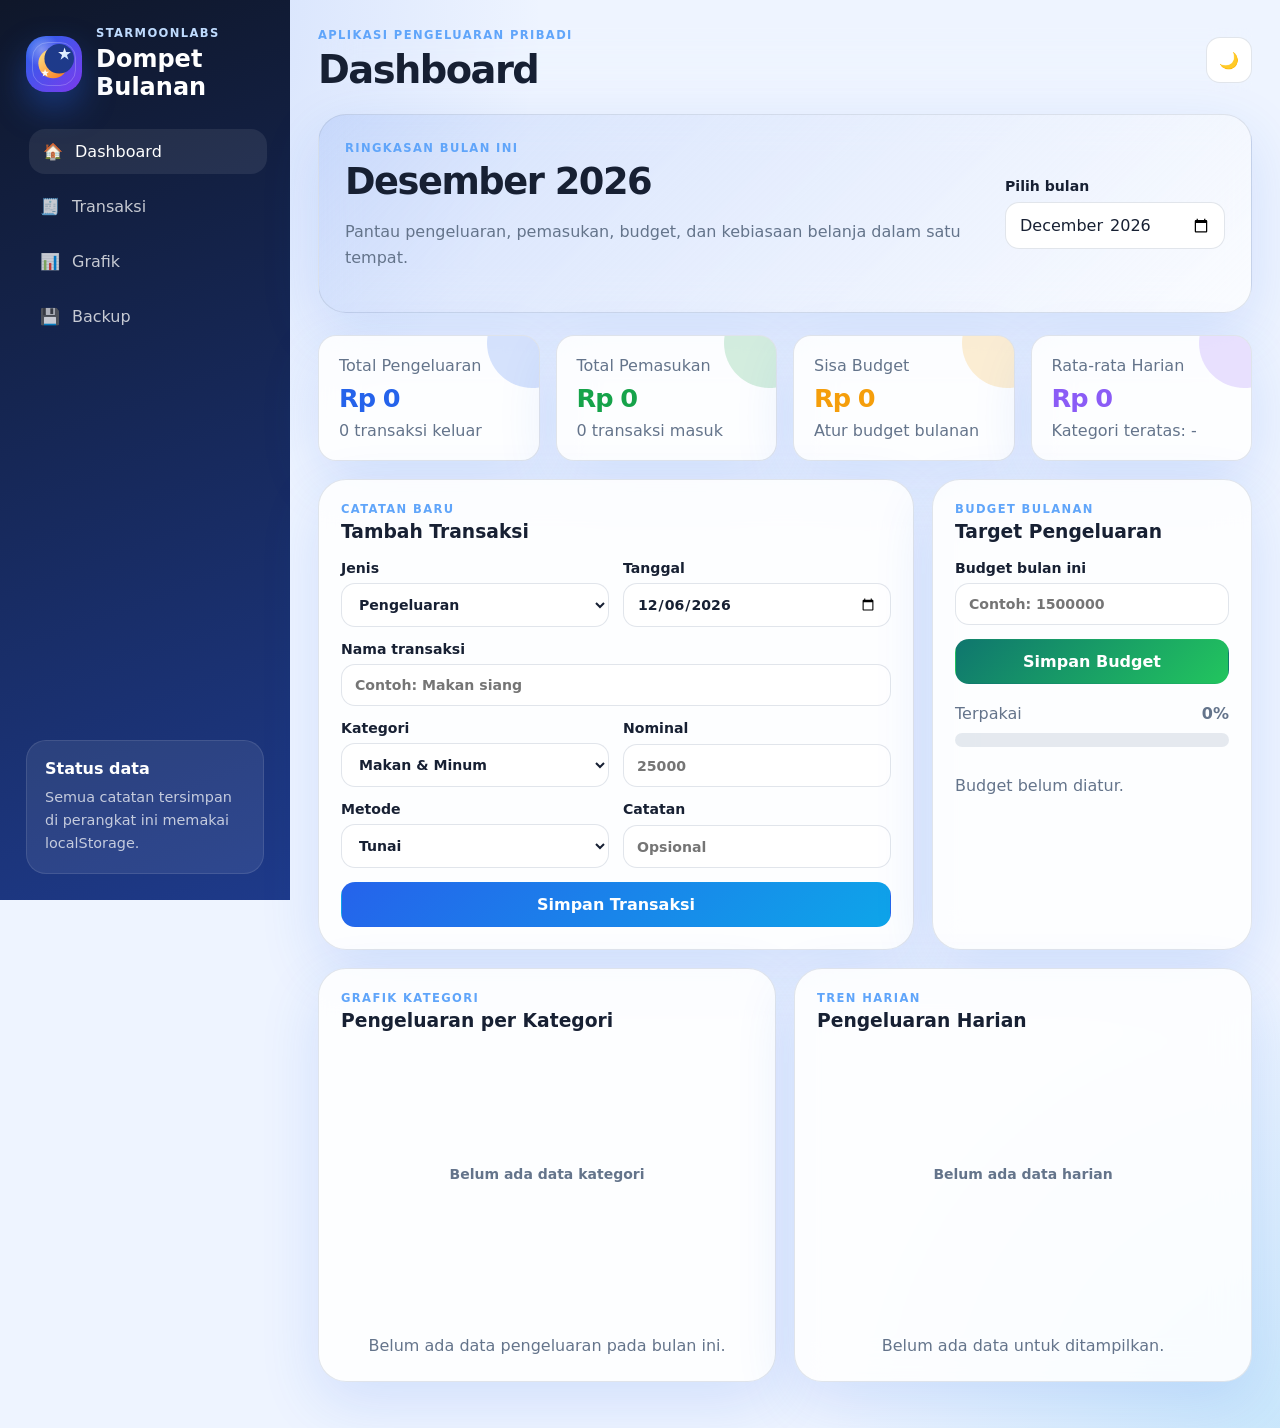
==== index.html @ f9fb8c66 "Add files via upload" ====
<!DOCTYPE html>
<html lang="id">
<head>
  <meta charset="UTF-8" />
  <meta name="viewport" content="width=device-width, initial-scale=1.0" />
  <meta name="theme-color" content="#2563eb" />
  <meta name="description" content="Aplikasi pengeluaran pribadi offline dengan dashboard, grafik, dan backup data." />
  <title>Dompet Bulanan</title>
  <link rel="manifest" href="manifest.json" />
  <link rel="icon" href="icons/icon-192.png" />
  <link rel="apple-touch-icon" href="icons/icon-192.png" />
  <link rel="stylesheet" href="styles.css" />
</head>
<body>
  <div class="app-shell">
    <aside class="sidebar" aria-label="Navigasi utama">
      <div class="brand">
        <div class="brand-mark logo-moon" aria-label="Logo Dompet Bulanan">
          <svg viewBox="0 0 64 64" role="img" aria-hidden="true">
            <defs>
              <linearGradient id="moonGradient" x1="0" x2="1" y1="0" y2="1">
                <stop offset="0%" stop-color="#fde68a" />
                <stop offset="100%" stop-color="#f97316" />
              </linearGradient>
              <linearGradient id="starGradient" x1="0" x2="1" y1="0" y2="1">
                <stop offset="0%" stop-color="#ffffff" />
                <stop offset="100%" stop-color="#bfdbfe" />
              </linearGradient>
            </defs>
            <circle cx="30" cy="32" r="22" fill="url(#moonGradient)" />
            <circle cx="39" cy="25" r="22" fill="#1e3a8a" />
            <path d="M47 8l2.2 7h7.3l-5.9 4.3 2.3 7-5.9-4.3-6 4.3 2.3-7-5.9-4.3h7.3L47 8z" fill="url(#starGradient)" />
            <path d="M18 40l1.4 4.3H24l-3.7 2.7 1.4 4.3L18 48.6l-3.7 2.7 1.4-4.3L12 44.3h4.6L18 40z" fill="#ffffff" opacity="0.95" />
          </svg>
        </div>
        <div>
          <p class="eyebrow">StarmoonLabs</p>
          <h1>Dompet Bulanan</h1>
        </div>
      </div>

      <nav class="menu">
        <a class="menu-item active" href="#dashboard" data-view="dashboard">
          <span>🏠</span> Dashboard
        </a>
        <a class="menu-item" href="#transaksi" data-view="transaksi">
          <span>🧾</span> Transaksi
        </a>
        <a class="menu-item" href="#grafik" data-view="grafik">
          <span>📊</span> Grafik
        </a>
        <a class="menu-item" href="#backup" data-view="backup">
          <span>💾</span> Backup
        </a>
      </nav>

      <div class="side-card">
        <p class="side-card-title">Status data</p>
        <p class="side-card-text">Semua catatan tersimpan di perangkat ini memakai localStorage.</p>
      </div>
    </aside>

    <main class="main-content">
      <header class="topbar">
        <div>
          <p class="eyebrow">Aplikasi Pengeluaran Pribadi</p>
          <h2 id="pageTitle">Dashboard</h2>
        </div>
        <div class="top-actions">
          <button id="installBtn" class="btn install-app hidden" type="button">⬇️ Install App</button>
          <button id="themeToggle" class="btn icon" type="button" aria-label="Ganti tema">🌙</button>
        </div>
      </header>

      <section class="hero-card">
        <div>
          <p class="eyebrow">Ringkasan Bulan Ini</p>
          <h2 id="heroMonth">Mei 2026</h2>
          <p class="muted">Pantau pengeluaran, pemasukan, budget, dan kebiasaan belanja dalam satu tempat.</p>
        </div>
        <div class="hero-controls">
          <label for="monthFilter">Pilih bulan</label>
          <input id="monthFilter" type="month" />
        </div>
      </section>

      <section id="dashboard" class="view active-view">
        <div class="summary-grid">
          <article class="stat-card primary">
            <p>Total Pengeluaran</p>
            <h3 id="totalExpense">Rp0</h3>
            <span id="expenseCount">0 transaksi keluar</span>
          </article>
          <article class="stat-card success">
            <p>Total Pemasukan</p>
            <h3 id="totalIncome">Rp0</h3>
            <span id="incomeCount">0 transaksi masuk</span>
          </article>
          <article class="stat-card warning">
            <p>Sisa Budget</p>
            <h3 id="budgetLeft">Rp0</h3>
            <span id="budgetStatus">Atur budget bulanan</span>
          </article>
          <article class="stat-card soft">
            <p>Rata-rata Harian</p>
            <h3 id="dailyAverage">Rp0</h3>
            <span id="topCategory">Kategori teratas: -</span>
          </article>
        </div>

        <div class="content-grid">
          <article class="panel form-panel">
            <div class="panel-header">
              <div>
                <p class="eyebrow">Catatan Baru</p>
                <h3 id="formTitle">Tambah Transaksi</h3>
              </div>
              <button id="cancelEditBtn" class="btn small ghost hidden" type="button">Batal edit</button>
            </div>

            <form id="transactionForm" class="transaction-form">
              <input type="hidden" id="editId" />
              <div class="field-row two">
                <label>
                  Jenis
                  <select id="typeInput" required>
                    <option value="expense">Pengeluaran</option>
                    <option value="income">Pemasukan</option>
                  </select>
                </label>
                <label>
                  Tanggal
                  <input id="dateInput" type="date" required />
                </label>
              </div>
              <label>
                Nama transaksi
                <input id="nameInput" type="text" placeholder="Contoh: Makan siang" required />
              </label>
              <div class="field-row two">
                <label>
                  Kategori
                  <select id="categoryInput" required></select>
                </label>
                <label>
                  Nominal
                  <input id="amountInput" type="number" min="1" step="1" placeholder="25000" required />
                </label>
              </div>
              <div class="field-row two">
                <label>
                  Metode
                  <select id="methodInput">
                    <option>Tunai</option>
                    <option>QRIS</option>
                    <option>Transfer</option>
                    <option>E-Wallet</option>
                    <option>Kartu Debit</option>
                    <option>Lainnya</option>
                  </select>
                </label>
                <label>
                  Catatan
                  <input id="noteInput" type="text" placeholder="Opsional" />
                </label>
              </div>
              <button class="btn primary full" type="submit">Simpan Transaksi</button>
            </form>
          </article>

          <article class="panel budget-panel">
            <div class="panel-header">
              <div>
                <p class="eyebrow">Budget Bulanan</p>
                <h3>Target Pengeluaran</h3>
              </div>
            </div>
            <div class="budget-form">
              <label>
                Budget bulan ini
                <input id="budgetInput" type="number" min="0" step="1000" placeholder="Contoh: 1500000" />
              </label>
              <button id="saveBudgetBtn" class="btn secondary full" type="button">Simpan Budget</button>
            </div>
            <div class="progress-wrap">
              <div class="progress-label">
                <span>Terpakai</span>
                <strong id="budgetPercent">0%</strong>
              </div>
              <div class="progress-track">
                <div id="budgetProgress" class="progress-fill"></div>
              </div>
              <p id="budgetHint" class="muted">Budget belum diatur.</p>
            </div>
          </article>
        </div>

        <div class="content-grid charts-grid">
          <article class="panel chart-panel">
            <div class="panel-header">
              <div>
                <p class="eyebrow">Grafik Kategori</p>
                <h3>Pengeluaran per Kategori</h3>
              </div>
            </div>
            <canvas id="categoryChart" height="260" aria-label="Grafik pengeluaran per kategori"></canvas>
            <p id="categoryEmpty" class="empty-note hidden">Belum ada data pengeluaran pada bulan ini.</p>
          </article>
          <article class="panel chart-panel">
            <div class="panel-header">
              <div>
                <p class="eyebrow">Tren Harian</p>
                <h3>Pengeluaran Harian</h3>
              </div>
            </div>
            <canvas id="dailyChart" height="260" aria-label="Grafik tren pengeluaran harian"></canvas>
            <p id="dailyEmpty" class="empty-note hidden">Belum ada data untuk ditampilkan.</p>
          </article>
        </div>
      </section>

      <section id="transaksi" class="view">
        <article class="panel">
          <div class="panel-header table-header">
            <div>
              <p class="eyebrow">Riwayat</p>
              <h3>Daftar Transaksi</h3>
            </div>
            <div class="filter-row">
              <input id="searchInput" type="search" placeholder="Cari transaksi..." />
              <select id="typeFilter">
                <option value="all">Semua</option>
                <option value="expense">Pengeluaran</option>
                <option value="income">Pemasukan</option>
              </select>
              <select id="categoryFilter">
                <option value="all">Semua kategori</option>
              </select>
            </div>
          </div>

          <div id="transactionList" class="transaction-list"></div>
          <p id="listEmpty" class="empty-note hidden">Belum ada transaksi yang cocok.</p>
        </article>
      </section>

      <section id="grafik" class="view">
        <div class="content-grid charts-grid">
          <article class="panel chart-panel tall">
            <div class="panel-header">
              <div>
                <p class="eyebrow">Analisis</p>
                <h3>Komposisi Pengeluaran</h3>
              </div>
            </div>
            <canvas id="pieChart" height="320" aria-label="Diagram komposisi pengeluaran"></canvas>
          </article>
          <article class="panel chart-panel tall">
            <div class="panel-header">
              <div>
                <p class="eyebrow">Analisis</p>
                <h3>Perbandingan Mingguan</h3>
              </div>
            </div>
            <canvas id="weeklyChart" height="320" aria-label="Grafik pengeluaran mingguan"></canvas>
          </article>
        </div>
      </section>

      <section id="backup" class="view">
        <div class="content-grid backup-grid">
          <article class="panel">
            <div class="panel-header">
              <div>
                <p class="eyebrow">Backup</p>
                <h3>Export Data</h3>
              </div>
            </div>
            <p class="muted">Simpan data ke file agar aman saat pindah HP, ganti browser, atau membersihkan cache.</p>
            <div class="button-stack">
              <button id="exportJsonBtn" class="btn primary" type="button">Export JSON</button>
              <button id="exportCsvBtn" class="btn secondary" type="button">Export CSV</button>
              <button id="exportPdfBtn" class="btn secondary" type="button">Export PDF</button>
            </div>
          </article>

          <article class="panel">
            <div class="panel-header">
              <div>
                <p class="eyebrow">Restore</p>
                <h3>Import Data</h3>
              </div>
            </div>
            <p class="muted">Masukkan file JSON hasil backup. Data lama bisa digabung atau diganti.</p>
            <input id="importFile" type="file" accept="application/json,.json" />
            <div class="button-stack">
              <button id="importMergeBtn" class="btn secondary" type="button">Import & Gabungkan</button>
              <button id="importReplaceBtn" class="btn danger" type="button">Import & Ganti Semua</button>
            </div>
          </article>

          <article class="panel danger-zone">
            <div class="panel-header">
              <div>
                <p class="eyebrow">Opsional</p>
                <h3>Kelola Data</h3>
              </div>
            </div>
            <p class="muted">Gunakan data contoh untuk mencoba aplikasi, atau reset semua data jika ingin mulai dari awal.</p>
            <div class="button-stack">
              <button id="sampleBtn" class="btn ghost" type="button">Isi Data Contoh</button>
              <button id="resetBtn" class="btn danger" type="button">Hapus Semua Data</button>
            </div>
          </article>
        </div>
      </section>
    </main>
  </div>

  <div id="toast" class="toast" role="status" aria-live="polite"></div>
  <script src="app.js"></script>
</body>
</html>
---- styles.css ----
:root {
  --bg: #eef4ff;
  --surface: rgba(255, 255, 255, 0.86);
  --surface-strong: #ffffff;
  --text: #172033;
  --muted: #64748b;
  --line: rgba(148, 163, 184, 0.28);
  --primary: #2563eb;
  --primary-dark: #1d4ed8;
  --success: #16a34a;
  --warning: #f59e0b;
  --danger: #ef4444;
  --shadow: 0 20px 60px rgba(37, 99, 235, 0.14);
  --radius-lg: 28px;
  --radius-md: 18px;
  --radius-sm: 12px;
  --sidebar: #0f172a;
  --sidebar-soft: rgba(255, 255, 255, 0.08);
}

[data-theme="dark"] {
  --bg: #09111f;
  --surface: rgba(15, 23, 42, 0.82);
  --surface-strong: #101827;
  --text: #f8fafc;
  --muted: #94a3b8;
  --line: rgba(148, 163, 184, 0.18);
  --shadow: 0 22px 70px rgba(0, 0, 0, 0.38);
  --sidebar: #020617;
  --sidebar-soft: rgba(255, 255, 255, 0.07);
}

* {
  box-sizing: border-box;
}

html {
  scroll-behavior: smooth;
}

body {
  margin: 0;
  font-family: Inter, ui-sans-serif, system-ui, -apple-system, BlinkMacSystemFont, "Segoe UI", sans-serif;
  background:
    radial-gradient(circle at top left, rgba(37, 99, 235, 0.20), transparent 34rem),
    radial-gradient(circle at bottom right, rgba(14, 165, 233, 0.16), transparent 28rem),
    var(--bg);
  color: var(--text);
  min-height: 100vh;
}

button,
input,
select {
  font: inherit;
}

button {
  cursor: pointer;
}

.app-shell {
  display: grid;
  grid-template-columns: 290px minmax(0, 1fr);
  min-height: 100vh;
}

.sidebar {
  position: sticky;
  top: 0;
  height: 100vh;
  background: linear-gradient(160deg, var(--sidebar), #1e3a8a);
  color: #ffffff;
  padding: 26px;
  display: flex;
  flex-direction: column;
  gap: 28px;
}

.brand {
  display: flex;
  align-items: center;
  gap: 14px;
}

.brand-mark {
  width: 56px;
  height: 56px;
  border-radius: 20px;
  display: grid;
  place-items: center;
  flex-shrink: 0;
  background:
    radial-gradient(circle at 28% 24%, rgba(255, 255, 255, 0.35), transparent 30%),
    linear-gradient(135deg, #2563eb, #7c3aed);
  box-shadow: 0 16px 34px rgba(37, 99, 235, 0.38);
  overflow: hidden;
  position: relative;
}

.brand-mark svg {
  width: 43px;
  height: 43px;
  display: block;
}

.logo-moon::after {
  content: "";
  position: absolute;
  inset: 6px;
  border-radius: 16px;
  border: 1px solid rgba(255, 255, 255, 0.22);
  pointer-events: none;
}

.brand h1,
.topbar h2,
.hero-card h2,
.panel h3,
.stat-card h3 {
  margin: 0;
}

.eyebrow {
  margin: 0 0 5px;
  font-size: 0.72rem;
  font-weight: 800;
  letter-spacing: 0.12em;
  text-transform: uppercase;
  color: #60a5fa;
}

.sidebar .eyebrow {
  color: #bfdbfe;
}

.menu {
  display: grid;
  gap: 10px;
}

.menu-item {
  display: flex;
  align-items: center;
  gap: 12px;
  color: rgba(255, 255, 255, 0.76);
  text-decoration: none;
  padding: 13px 14px;
  border-radius: 16px;
  transition: 0.2s ease;
}

.menu-item:hover,
.menu-item.active {
  color: #fff;
  background: var(--sidebar-soft);
  transform: translateX(3px);
}

.side-card {
  margin-top: auto;
  padding: 18px;
  border-radius: 20px;
  background: var(--sidebar-soft);
  border: 1px solid rgba(255, 255, 255, 0.10);
}

.side-card-title {
  margin: 0 0 8px;
  font-weight: 800;
}

.side-card-text {
  margin: 0;
  font-size: 0.9rem;
  line-height: 1.6;
  color: rgba(255, 255, 255, 0.72);
}

.main-content {
  padding: 28px;
  min-width: 0;
}

.topbar,
.hero-card,
.panel,
.stat-card {
  backdrop-filter: blur(18px);
  -webkit-backdrop-filter: blur(18px);
}

.topbar {
  display: flex;
  align-items: center;
  justify-content: space-between;
  gap: 16px;
  margin-bottom: 22px;
}

.topbar h2 {
  font-size: clamp(1.7rem, 3vw, 2.5rem);
  letter-spacing: -0.04em;
}

.top-actions {
  display: flex;
  gap: 10px;
  align-items: center;
}

.hero-card {
  display: flex;
  align-items: center;
  justify-content: space-between;
  gap: 20px;
  padding: 26px;
  border-radius: var(--radius-lg);
  background: linear-gradient(135deg, rgba(37, 99, 235, 0.13), rgba(255, 255, 255, 0.72));
  border: 1px solid var(--line);
  box-shadow: var(--shadow);
  margin-bottom: 22px;
}

[data-theme="dark"] .hero-card {
  background: linear-gradient(135deg, rgba(37, 99, 235, 0.24), rgba(15, 23, 42, 0.72));
}

.hero-card h2 {
  font-size: clamp(1.6rem, 3vw, 2.3rem);
  letter-spacing: -0.04em;
}

.hero-controls {
  min-width: 220px;
  display: grid;
  gap: 8px;
}

.summary-grid {
  display: grid;
  grid-template-columns: repeat(4, minmax(0, 1fr));
  gap: 16px;
  margin-bottom: 18px;
}

.stat-card {
  padding: 20px;
  border-radius: var(--radius-md);
  background: var(--surface);
  border: 1px solid var(--line);
  box-shadow: var(--shadow);
  overflow: hidden;
  position: relative;
}

.stat-card::after {
  content: "";
  position: absolute;
  width: 90px;
  height: 90px;
  border-radius: 999px;
  right: -38px;
  top: -38px;
  opacity: 0.18;
  background: currentColor;
}

.stat-card p,
.stat-card span {
  margin: 0;
  color: var(--muted);
}

.stat-card h3 {
  margin: 8px 0;
  font-size: clamp(1.35rem, 2vw, 1.75rem);
  letter-spacing: -0.04em;
}

.stat-card.primary { color: var(--primary); }
.stat-card.success { color: var(--success); }
.stat-card.warning { color: var(--warning); }
.stat-card.soft { color: #8b5cf6; }

.content-grid {
  display: grid;
  grid-template-columns: minmax(0, 1.35fr) minmax(320px, 0.65fr);
  gap: 18px;
  margin-bottom: 18px;
}

.charts-grid,
.backup-grid {
  grid-template-columns: repeat(2, minmax(0, 1fr));
}

.backup-grid {
  align-items: stretch;
}

.panel {
  background: var(--surface);
  border: 1px solid var(--line);
  border-radius: var(--radius-lg);
  padding: 22px;
  box-shadow: var(--shadow);
  min-width: 0;
}

.panel-header {
  display: flex;
  align-items: flex-start;
  justify-content: space-between;
  gap: 12px;
  margin-bottom: 18px;
}

.table-header {
  align-items: center;
}

.transaction-form,
.budget-form {
  display: grid;
  gap: 14px;
}

.field-row {
  display: grid;
  gap: 14px;
}

.field-row.two {
  grid-template-columns: repeat(2, minmax(0, 1fr));
}

label {
  display: grid;
  gap: 7px;
  font-size: 0.88rem;
  font-weight: 750;
  color: var(--text);
}

input,
select {
  width: 100%;
  border: 1px solid var(--line);
  color: var(--text);
  background: var(--surface-strong);
  border-radius: 14px;
  padding: 12px 13px;
  outline: none;
  transition: 0.2s ease;
}

input:focus,
select:focus {
  border-color: rgba(37, 99, 235, 0.70);
  box-shadow: 0 0 0 4px rgba(37, 99, 235, 0.12);
}

.btn {
  border: 0;
  border-radius: 14px;
  padding: 12px 16px;
  font-weight: 800;
  color: var(--text);
  background: var(--surface-strong);
  border: 1px solid var(--line);
  transition: 0.18s ease;
  display: inline-flex;
  justify-content: center;
  align-items: center;
  gap: 8px;
}

.btn:hover {
  transform: translateY(-1px);
  box-shadow: 0 12px 28px rgba(15, 23, 42, 0.13);
}

.btn.primary {
  color: #fff;
  background: linear-gradient(135deg, var(--primary), #0ea5e9);
  border-color: transparent;
}

.btn.secondary {
  color: #fff;
  background: linear-gradient(135deg, #0f766e, #22c55e);
  border-color: transparent;
}

.btn.danger {
  color: #fff;
  background: linear-gradient(135deg, #dc2626, #f97316);
  border-color: transparent;
}

.btn.ghost {
  background: transparent;
}

.btn.install-app {
  color: #ffffff;
  background: linear-gradient(135deg, #2563eb, #7c3aed);
  border-color: transparent;
  box-shadow: 0 12px 28px rgba(37, 99, 235, 0.24);
}

.btn.install-app:hover {
  box-shadow: 0 16px 34px rgba(37, 99, 235, 0.34);
}

.btn.icon {
  width: 46px;
  height: 46px;
  padding: 0;
}

.btn.small {
  padding: 8px 12px;
  border-radius: 12px;
  font-size: 0.86rem;
}

.btn.full {
  width: 100%;
}

.progress-wrap {
  margin-top: 20px;
  display: grid;
  gap: 10px;
}

.progress-label {
  display: flex;
  align-items: center;
  justify-content: space-between;
  color: var(--muted);
}

.progress-track {
  height: 14px;
  background: rgba(148, 163, 184, 0.23);
  border-radius: 999px;
  overflow: hidden;
}

.progress-fill {
  height: 100%;
  width: 0%;
  background: linear-gradient(90deg, #22c55e, #2563eb);
  border-radius: inherit;
  transition: width 0.3s ease;
}

.chart-panel {
  position: relative;
  min-height: 360px;
}

.chart-panel.tall {
  min-height: 430px;
}

canvas {
  width: 100%;
  max-width: 100%;
  display: block;
}

.view {
  display: none;
}

.view.active-view {
  display: block;
}

.filter-row {
  display: grid;
  grid-template-columns: minmax(180px, 1fr) 150px 180px;
  gap: 10px;
  width: min(620px, 100%);
}

.transaction-list {
  display: grid;
  gap: 12px;
}

.transaction-item {
  display: grid;
  grid-template-columns: 1fr auto;
  gap: 12px;
  align-items: center;
  padding: 14px;
  border-radius: 18px;
  background: var(--surface-strong);
  border: 1px solid var(--line);
}

.transaction-main {
  display: flex;
  align-items: center;
  gap: 12px;
  min-width: 0;
}

.transaction-icon {
  width: 42px;
  height: 42px;
  border-radius: 14px;
  display: grid;
  place-items: center;
  background: rgba(37, 99, 235, 0.10);
  flex: 0 0 auto;
}

.transaction-title {
  margin: 0;
  font-weight: 850;
  white-space: nowrap;
  overflow: hidden;
  text-overflow: ellipsis;
}

.transaction-meta {
  margin: 4px 0 0;
  color: var(--muted);
  font-size: 0.86rem;
}

.transaction-amount {
  text-align: right;
  font-weight: 900;
}

.transaction-amount.expense {
  color: var(--danger);
}

.transaction-amount.income {
  color: var(--success);
}

.transaction-actions {
  display: flex;
  justify-content: flex-end;
  gap: 8px;
  margin-top: 8px;
}

.action-btn {
  border: 1px solid var(--line);
  background: transparent;
  color: var(--text);
  border-radius: 11px;
  padding: 7px 9px;
}

.muted,
.empty-note {
  color: var(--muted);
  line-height: 1.6;
}

.empty-note {
  margin: 24px 0 0;
  text-align: center;
}

.button-stack {
  display: flex;
  flex-wrap: wrap;
  gap: 10px;
  margin-top: 18px;
}

.toast {
  position: fixed;
  left: 50%;
  bottom: 24px;
  transform: translateX(-50%) translateY(20px);
  background: #0f172a;
  color: white;
  padding: 13px 18px;
  border-radius: 999px;
  box-shadow: 0 14px 40px rgba(15, 23, 42, 0.28);
  opacity: 0;
  pointer-events: none;
  transition: 0.25s ease;
  z-index: 99;
}

.toast.show {
  transform: translateX(-50%) translateY(0);
  opacity: 1;
}

.hidden {
  display: none !important;
}

@media (max-width: 1100px) {
  .app-shell {
    grid-template-columns: 1fr;
  }

  .sidebar {
    position: relative;
    height: auto;
    border-radius: 0 0 28px 28px;
  }

  .menu {
    grid-template-columns: repeat(4, minmax(0, 1fr));
  }

  .menu-item {
    justify-content: center;
    flex-wrap: wrap;
    text-align: center;
  }

  .side-card {
    display: none;
  }

  .summary-grid {
    grid-template-columns: repeat(2, minmax(0, 1fr));
  }

  .content-grid,
  .charts-grid,
  .backup-grid {
    grid-template-columns: 1fr;
  }
}

@media (max-width: 720px) {
  .main-content {
    padding: 18px;
  }

  .sidebar {
    padding: 18px;
    gap: 18px;
  }

  .brand-mark {
    width: 48px;
    height: 48px;
  }

  .brand-mark svg {
    width: 38px;
    height: 38px;
  }

  .menu {
    grid-template-columns: repeat(2, minmax(0, 1fr));
  }

  .topbar,
  .hero-card,
  .panel-header,
  .table-header {
    align-items: stretch;
    flex-direction: column;
  }

  .hero-controls {
    min-width: 0;
  }

  .summary-grid,
  .field-row.two,
  .filter-row {
    grid-template-columns: 1fr;
  }

  .panel,
  .hero-card {
    padding: 18px;
    border-radius: 22px;
  }

  .transaction-item {
    grid-template-columns: 1fr;
  }

  .transaction-amount {
    text-align: left;
  }
}
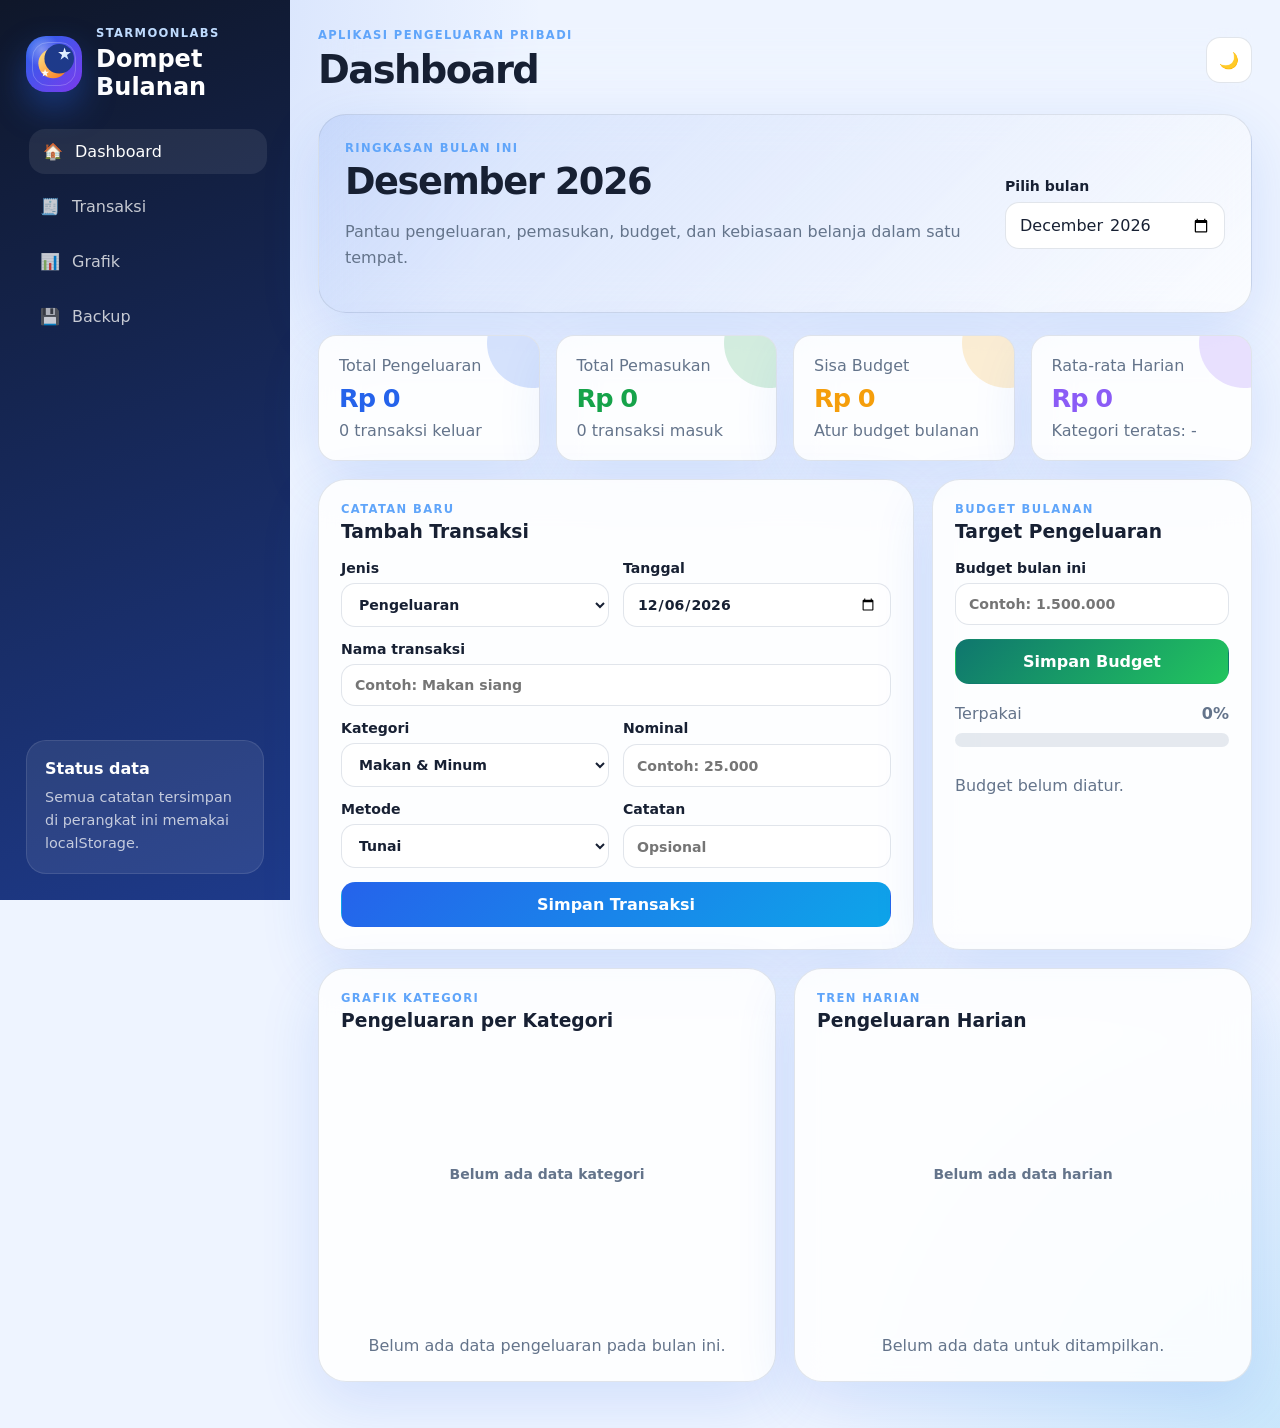
==== commit 744e89e9: "Add files via upload" ====
--- a/index.html
+++ b/index.html
@@ -144,7 +144,7 @@
                 </label>
                 <label>
                   Nominal
-                  <input id="amountInput" type="number" min="1" step="1" placeholder="25000" required />
+                  <input id="amountInput" type="text" inputmode="numeric" autocomplete="off" placeholder="Contoh: 25.000" required />
                 </label>
               </div>
               <div class="field-row two">
@@ -178,7 +178,7 @@
             <div class="budget-form">
               <label>
                 Budget bulan ini
-                <input id="budgetInput" type="number" min="0" step="1000" placeholder="Contoh: 1500000" />
+                <input id="budgetInput" type="text" inputmode="numeric" autocomplete="off" placeholder="Contoh: 1.500.000" />
               </label>
               <button id="saveBudgetBtn" class="btn secondary full" type="button">Simpan Budget</button>
             </div>
@@ -253,7 +253,10 @@
                 <h3>Komposisi Pengeluaran</h3>
               </div>
             </div>
-            <canvas id="pieChart" height="320" aria-label="Diagram komposisi pengeluaran"></canvas>
+            <div class="pie-layout">
+              <canvas id="pieChart" height="280" aria-label="Diagram komposisi pengeluaran"></canvas>
+              <div id="pieLegend" class="pie-legend" aria-label="Keterangan diagram komposisi pengeluaran"></div>
+            </div>
           </article>
           <article class="panel chart-panel tall">
             <div class="panel-header">
--- a/styles.css
+++ b/styles.css
@@ -473,6 +473,68 @@
   display: block;
 }
 
+.pie-layout {
+  display: grid;
+  grid-template-columns: minmax(145px, 0.9fr) minmax(160px, 1fr);
+  gap: 18px;
+  align-items: center;
+}
+
+.pie-layout canvas {
+  min-width: 0;
+}
+
+.pie-legend {
+  display: grid;
+  gap: 10px;
+  max-height: 300px;
+  overflow-y: auto;
+  padding-right: 4px;
+}
+
+.pie-legend-item {
+  display: grid;
+  grid-template-columns: 14px minmax(0, 1fr);
+  gap: 9px;
+  align-items: start;
+  padding: 9px;
+  border: 1px solid var(--line);
+  border-radius: 14px;
+  background: rgba(148, 163, 184, 0.08);
+}
+
+.pie-dot {
+  width: 12px;
+  height: 12px;
+  border-radius: 999px;
+  margin-top: 4px;
+  box-shadow: 0 0 0 4px rgba(148, 163, 184, 0.13);
+}
+
+.pie-legend-text {
+  min-width: 0;
+}
+
+.pie-legend-text strong,
+.pie-legend-text span {
+  display: block;
+}
+
+.pie-legend-text strong {
+  font-size: 0.9rem;
+  line-height: 1.25;
+  white-space: nowrap;
+  overflow: hidden;
+  text-overflow: ellipsis;
+}
+
+.pie-legend-text span,
+.pie-legend-empty {
+  color: var(--muted);
+  font-size: 0.78rem;
+  margin-top: 2px;
+}
+
 .view {
   display: none;
 }
@@ -602,6 +664,105 @@
   opacity: 1;
 }
 
+
+.sweet-root {
+  position: fixed;
+  inset: 0;
+  z-index: 120;
+  display: none;
+  place-items: center;
+  padding: 20px;
+}
+
+.sweet-root.show {
+  display: grid;
+}
+
+.sweet-backdrop {
+  position: absolute;
+  inset: 0;
+  background: rgba(15, 23, 42, 0.54);
+  backdrop-filter: blur(8px);
+}
+
+.sweet-card {
+  position: relative;
+  width: min(420px, 100%);
+  background: var(--surface-strong);
+  color: var(--text);
+  border: 1px solid var(--line);
+  border-radius: 28px;
+  padding: 26px;
+  text-align: center;
+  box-shadow: 0 26px 90px rgba(15, 23, 42, 0.32);
+  animation: sweetPop 0.22s ease both;
+}
+
+.sweet-icon {
+  width: 68px;
+  height: 68px;
+  border-radius: 999px;
+  display: grid;
+  place-items: center;
+  margin: 0 auto 16px;
+  font-size: 2rem;
+  font-weight: 900;
+  border: 3px solid currentColor;
+}
+
+.sweet-icon.warning,
+.sweet-icon.danger {
+  color: var(--warning);
+  background: rgba(245, 158, 11, 0.12);
+}
+
+.sweet-icon.question,
+.sweet-icon.info {
+  color: var(--primary);
+  background: rgba(37, 99, 235, 0.12);
+}
+
+.sweet-icon.success {
+  color: var(--success);
+  background: rgba(22, 163, 74, 0.12);
+}
+
+.sweet-icon.error {
+  color: var(--danger);
+  background: rgba(239, 68, 68, 0.12);
+}
+
+.sweet-card h3 {
+  margin: 0 0 8px;
+  font-size: 1.35rem;
+}
+
+.sweet-card p {
+  margin: 0;
+  color: var(--muted);
+  line-height: 1.6;
+}
+
+.sweet-actions {
+  display: flex;
+  justify-content: center;
+  gap: 10px;
+  margin-top: 22px;
+  flex-wrap: wrap;
+}
+
+@keyframes sweetPop {
+  from {
+    opacity: 0;
+    transform: translateY(12px) scale(0.96);
+  }
+
+  to {
+    opacity: 1;
+    transform: translateY(0) scale(1);
+  }
+}
+
 .hidden {
   display: none !important;
 }
@@ -697,4 +858,48 @@
   .transaction-amount {
     text-align: left;
   }
-}
+
+  .pie-layout {
+    grid-template-columns: minmax(126px, 0.75fr) minmax(145px, 1fr);
+    gap: 12px;
+  }
+
+  .pie-legend {
+    max-height: 260px;
+    gap: 8px;
+  }
+
+  .pie-legend-item {
+    padding: 8px;
+    border-radius: 13px;
+  }
+
+  .pie-legend-text strong {
+    font-size: 0.82rem;
+  }
+
+  .pie-legend-text span {
+    font-size: 0.72rem;
+  }
+
+  .sweet-card {
+    padding: 22px;
+    border-radius: 24px;
+  }
+
+  .sweet-actions .btn {
+    flex: 1 1 130px;
+  }
+}
+
+
+@media (max-width: 390px) {
+  .pie-layout {
+    grid-template-columns: minmax(112px, 0.7fr) minmax(132px, 1fr);
+    gap: 9px;
+  }
+
+  .pie-legend-text strong {
+    white-space: normal;
+  }
+}
